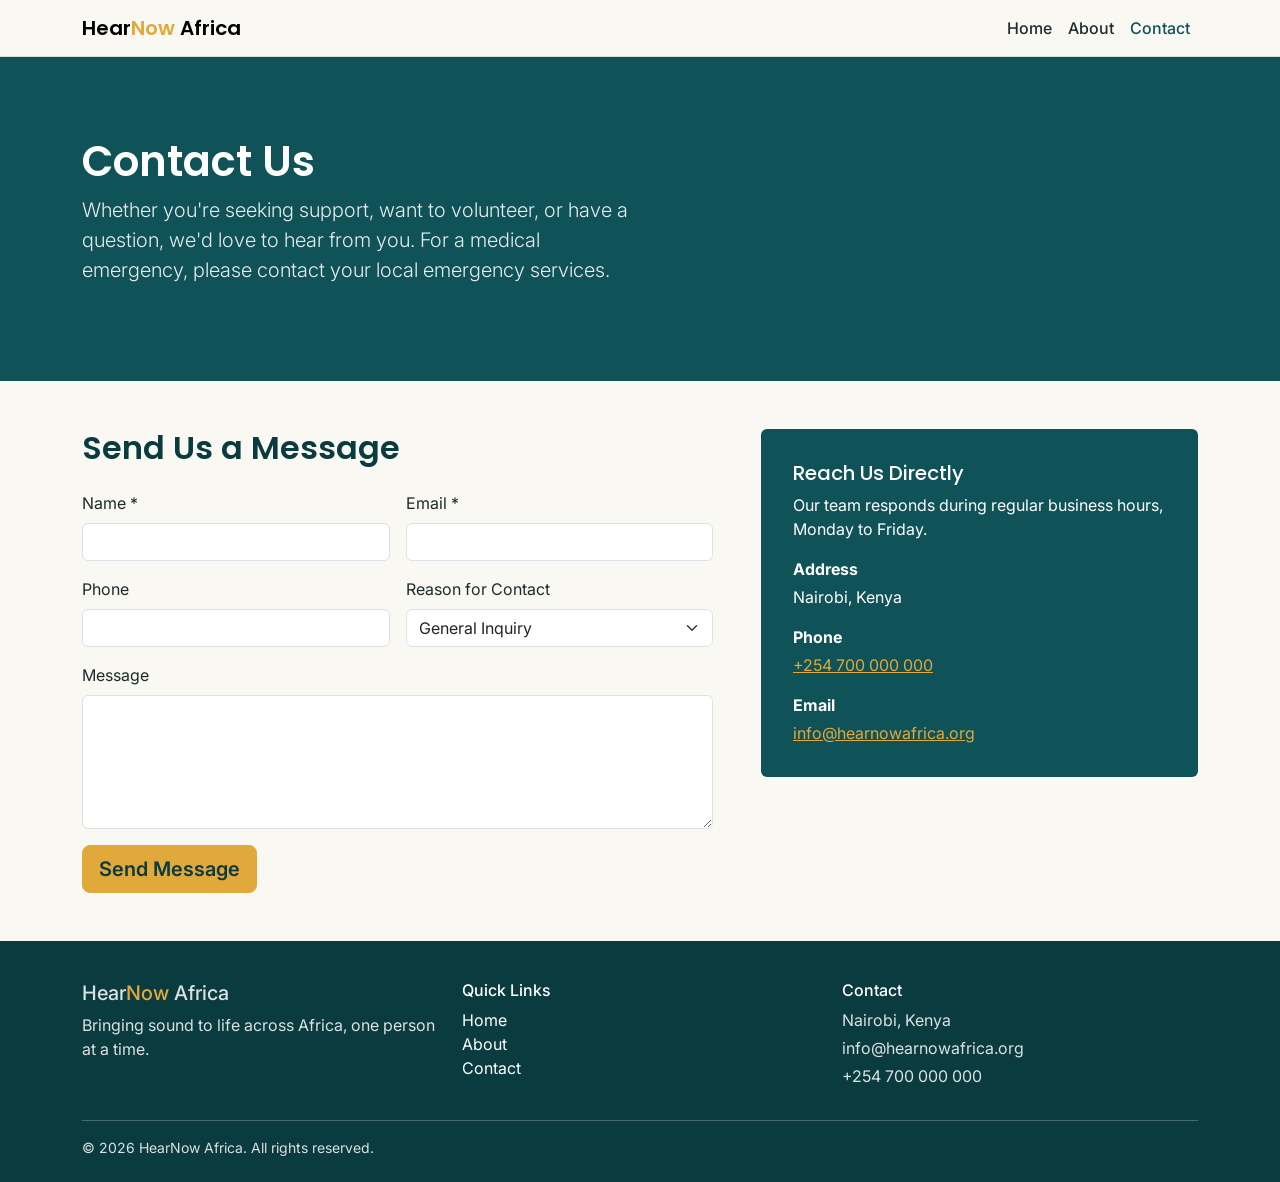
==== contact.html @ d8a1f8f1 "Initial commit" ====
<!DOCTYPE html>
<html lang="en">
<head>
  <meta charset="UTF-8">
  <meta name="viewport" content="width=device-width, initial-scale=1.0">
  <title>Contact Us | HearNow Africa</title>

  <link href="https://cdn.jsdelivr.net/npm/bootstrap@5.3.3/dist/css/bootstrap.min.css" rel="stylesheet">
  <link rel="preconnect" href="https://fonts.googleapis.com">
  <link href="https://fonts.googleapis.com/css2?family=Poppins:wght@600;700&family=Inter:wght@400;500;600&display=swap" rel="stylesheet">
  <link href="css/custom.css" rel="stylesheet">
</head>
<body>

  <!-- Navbar -->
  <nav class="navbar navbar-expand-lg">
    <div class="container">
      <a class="navbar-brand" href="index.html">Hear<span>Now</span> Africa</a>
      <button class="navbar-toggler" type="button" data-bs-toggle="collapse" data-bs-target="#navMenu">
        <span class="navbar-toggler-icon"></span>
      </button>
      <div class="collapse navbar-collapse" id="navMenu">
        <ul class="navbar-nav ms-auto">
          <li class="nav-item"><a class="nav-link" href="index.html">Home</a></li>
          <li class="nav-item"><a class="nav-link" href="about.html">About</a></li>
          <li class="nav-item"><a class="nav-link active" href="contact.html">Contact</a></li>
        </ul>
      </div>
    </div>
  </nav>

  <!-- Page header -->
  <header class="hero">
    <div class="container">
      <h1>Contact Us</h1>
      <p class="lead">Whether you're seeking support, want to volunteer, or have a question, we'd love to hear from you. For a medical emergency, please contact your local emergency services.</p>
    </div>
  </header>

  <!-- Contact -->
  <section class="py-5">
    <div class="container">
      <div class="row g-5">
        <div class="col-lg-7">
          <h2 class="section-title mb-4">Send Us a Message</h2>
          <form>
            <div class="row g-3">
              <div class="col-md-6">
                <label for="name" class="form-label">Name *</label>
                <input type="text" class="form-control" id="name" required>
              </div>
              <div class="col-md-6">
                <label for="email" class="form-label">Email *</label>
                <input type="email" class="form-control" id="email" required>
              </div>
              <div class="col-md-6">
                <label for="phone" class="form-label">Phone</label>
                <input type="tel" class="form-control" id="phone">
              </div>
              <div class="col-md-6">
                <label for="reason" class="form-label">Reason for Contact</label>
                <select id="reason" class="form-select">
                  <option>General Inquiry</option>
                  <option>Apply for Support</option>
                  <option>Volunteer</option>
                  <option>Partnership / Donation</option>
                </select>
              </div>
              <div class="col-12">
                <label for="message" class="form-label">Message</label>
                <textarea class="form-control" id="message" rows="5"></textarea>
              </div>
              <div class="col-12">
                <button type="submit" class="btn btn-gold btn-lg">Send Message</button>
              </div>
            </div>
          </form>
        </div>

        <div class="col-lg-5">
          <div class="contact-info-box">
            <h3 class="h5 text-white">Reach Us Directly</h3>
            <p class="mb-3">Our team responds during regular business hours, Monday to Friday.</p>
            <p class="mb-1"><strong>Address</strong></p>
            <p class="mb-3">Nairobi, Kenya</p>
            <p class="mb-1"><strong>Phone</strong></p>
            <p class="mb-3"><a href="tel:+254700000000">+254 700 000 000</a></p>
            <p class="mb-1"><strong>Email</strong></p>
            <p class="mb-0"><a href="mailto:info@hearnowafrica.org">info@hearnowafrica.org</a></p>
          </div>
        </div>
      </div>
    </div>
  </section>

  <!-- Footer -->
  <footer>
    <div class="container">
      <div class="row g-4">
        <div class="col-md-4">
          <div class="footer-brand h5">Hear<span>Now</span> Africa</div>
          <p class="mt-2">Bringing sound to life across Africa, one person at a time.</p>
        </div>
        <div class="col-md-4">
          <h6 class="text-white">Quick Links</h6>
          <ul class="list-unstyled">
            <li><a href="index.html">Home</a></li>
            <li><a href="about.html">About</a></li>
            <li><a href="contact.html">Contact</a></li>
          </ul>
        </div>
        <div class="col-md-4">
          <h6 class="text-white">Contact</h6>
          <p class="mb-1">Nairobi, Kenya</p>
          <p class="mb-1">info@hearnowafrica.org</p>
          <p>+254 700 000 000</p>
        </div>
      </div>
      <hr class="border-light opacity-25 mt-3">
      <p class="mb-0 small">&copy; 2026 HearNow Africa. All rights reserved.</p>
    </div>
  </footer>

  <script src="https://cdn.jsdelivr.net/npm/bootstrap@5.3.3/dist/js/bootstrap.bundle.min.js"></script>
</body>
</html>
---- css/custom.css ----
/* HearNow Africa — custom styles (kept intentionally simple) */

:root {
  --teal: #0F5257;
  --teal-dark: #0A3B3F;
  --gold: #E1A93B;
  --cream: #FAF8F3;
  --ink: #1C2B2B;
}

body {
  font-family: 'Inter', system-ui, -apple-system, sans-serif;
  color: var(--ink);
  background-color: var(--cream);
}

h1, h2, h3, .navbar-brand {
  font-family: 'Poppins', sans-serif;
  font-weight: 600;
}

a {
  color: var(--teal);
}

/* Navbar */
.navbar {
  background-color: var(--cream);
  border-bottom: 1px solid rgba(15, 82, 87, 0.15);
}

.navbar-brand span {
  color: var(--gold);
}

.nav-link {
  color: var(--ink) !important;
  font-weight: 500;
}

.nav-link.active {
  color: var(--teal) !important;
}

/* Hero */
.hero {
  background-color: var(--teal);
  color: #fff;
  padding: 5rem 0;
}

.hero h1 {
  font-size: 2.6rem;
  max-width: 720px;
}

.hero p.lead {
  max-width: 560px;
  color: rgba(255,255,255,0.9);
}

.btn-gold {
  background-color: var(--gold);
  border-color: var(--gold);
  color: var(--teal-dark);
  font-weight: 600;
}

.btn-gold:hover {
  background-color: #c9922d;
  border-color: #c9922d;
  color: var(--teal-dark);
}

.btn-outline-light:hover {
  color: var(--teal);
}

/* Section headers */
.section-title {
  color: var(--teal-dark);
  margin-bottom: 0.5rem;
}

.section-sub {
  color: #556363;
  max-width: 620px;
}

/* Cards for "how we help" */
.help-card {
  border: 1px solid rgba(15, 82, 87, 0.15);
  border-radius: 6px;
  padding: 2rem 1.5rem;
  height: 100%;
  background-color: #fff;
}

.help-card .icon {
  width: 48px;
  height: 48px;
  border-radius: 50%;
  background-color: var(--teal);
  color: #fff;
  display: flex;
  align-items: center;
  justify-content: center;
  font-size: 1.3rem;
  margin-bottom: 1rem;
}

/* Stats strip */
.stats-strip {
  background-color: var(--teal-dark);
  color: #fff;
  padding: 2.5rem 0;
}

.stats-strip .stat-number {
  font-family: 'Poppins', sans-serif;
  font-size: 2.2rem;
  font-weight: 600;
  color: var(--gold);
}

/* Values list (about page) */
.value-item {
  border-left: 3px solid var(--gold);
  padding-left: 1rem;
  margin-bottom: 1.5rem;
}

/* Contact page */
.contact-info-box {
  background-color: var(--teal);
  color: #fff;
  border-radius: 6px;
  padding: 2rem;
}

.contact-info-box a {
  color: var(--gold);
}

/* Footer */
footer {
  background-color: var(--teal-dark);
  color: rgba(255,255,255,0.85);
  padding: 2.5rem 0 1.5rem;
}

footer a {
  color: #fff;
  text-decoration: none;
}

footer a:hover {
  color: var(--gold);
}

footer .footer-brand span {
  color: var(--gold);
}
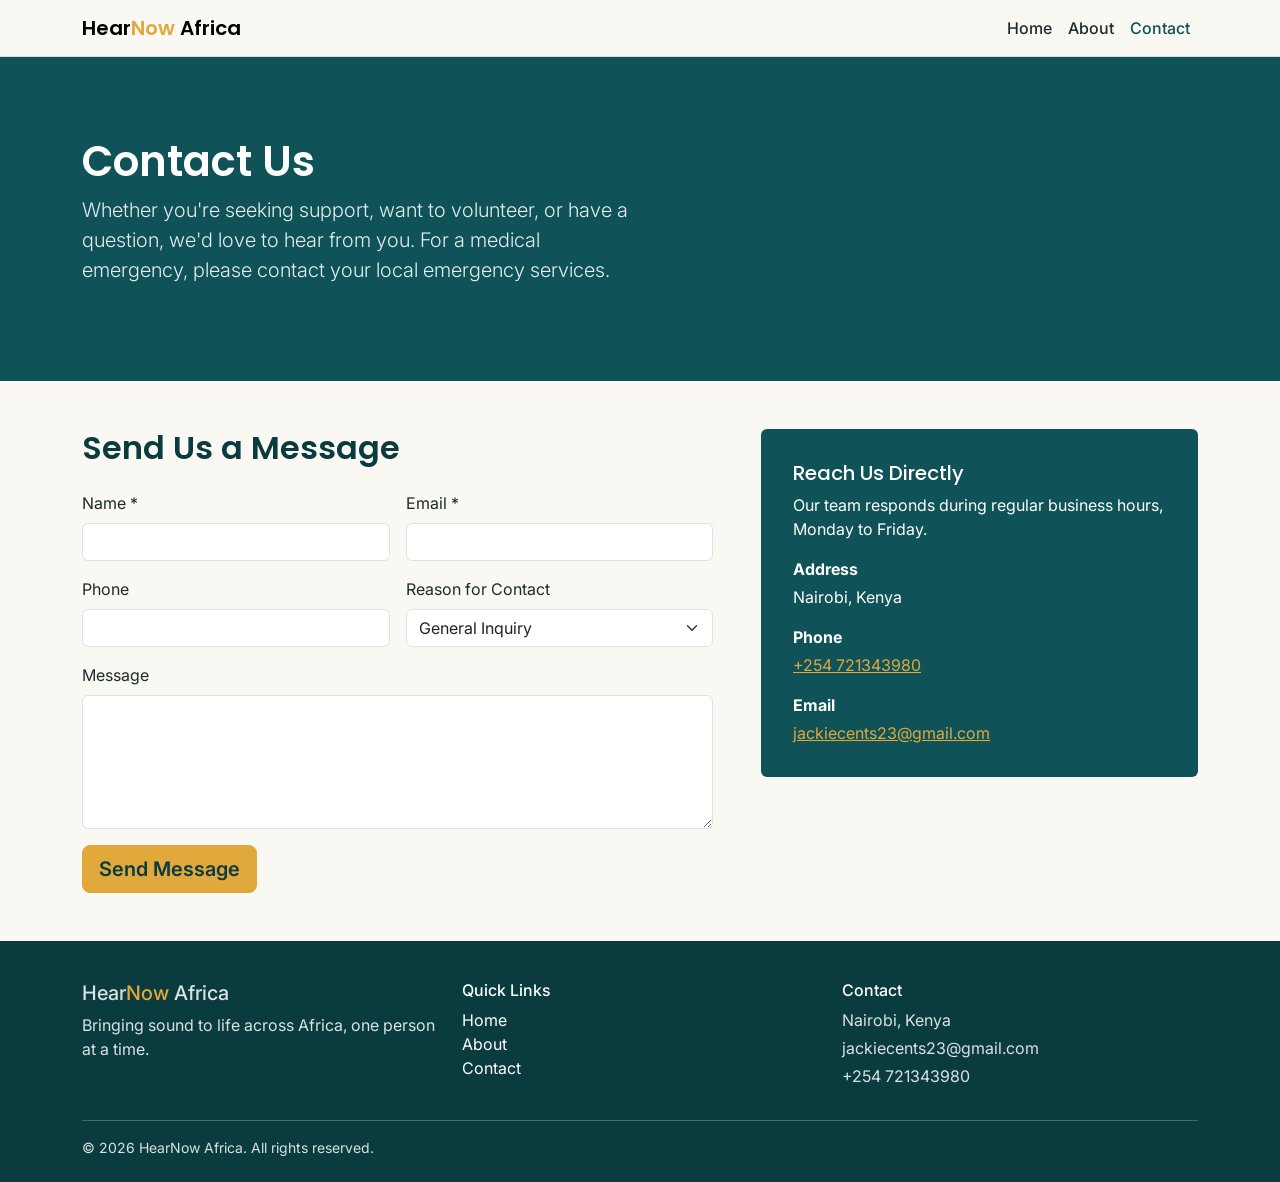
==== commit 73a48804: "minor edits" ====
--- a/contact.html
+++ b/contact.html
@@ -84,9 +84,9 @@
             <p class="mb-1"><strong>Address</strong></p>
             <p class="mb-3">Nairobi, Kenya</p>
             <p class="mb-1"><strong>Phone</strong></p>
-            <p class="mb-3"><a href="tel:+254700000000">+254 700 000 000</a></p>
+            <p class="mb-3"><a href="tel:+254721343980">+254 721343980</a></p>
             <p class="mb-1"><strong>Email</strong></p>
-            <p class="mb-0"><a href="mailto:info@hearnowafrica.org">info@hearnowafrica.org</a></p>
+            <p class="mb-0"><a href="mailto:jackiecents23@gmail.com">jackiecents23@gmail.com</a></p>
           </div>
         </div>
       </div>
@@ -112,8 +112,8 @@
         <div class="col-md-4">
           <h6 class="text-white">Contact</h6>
           <p class="mb-1">Nairobi, Kenya</p>
-          <p class="mb-1">info@hearnowafrica.org</p>
-          <p>+254 700 000 000</p>
+          <p class="mb-1">jackiecents23@gmail.com</p>
+          <p>+254 721343980</p>
         </div>
       </div>
       <hr class="border-light opacity-25 mt-3">
--- a/css/custom.css
+++ b/css/custom.css
@@ -160,4 +160,129 @@
 
 footer .footer-brand span {
   color: var(--gold);
-}+}
+
+/* ===== Our Journey (about page videos) ===== */
+.journey {
+  background: linear-gradient(180deg, var(--teal-dark) 0%, #072c2f 100%);
+  color: rgba(255,255,255,0.88);
+  padding-top: 5rem !important;
+  padding-bottom: 5rem !important;
+}
+
+.journey-intro { max-width: 680px; margin-bottom: 4rem; }
+
+.journey .eyebrow {
+  display: inline-block;
+  font-size: 0.8rem;
+  font-weight: 600;
+  letter-spacing: 0.16em;
+  text-transform: uppercase;
+  color: var(--gold);
+  margin-bottom: 0.75rem;
+}
+
+.journey-title { color: #fff; font-size: 2.1rem; margin-bottom: 1rem; }
+
+.journey-chapter { margin-bottom: 4.5rem; }
+.journey-chapter:last-child { margin-bottom: 0; }
+
+.chapter-num {
+  display: block;
+  font-family: 'Poppins', sans-serif;
+  font-weight: 700;
+  font-size: 3.5rem;
+  line-height: 1;
+  color: transparent;
+  -webkit-text-stroke: 1.5px var(--gold);
+  margin-bottom: 0.5rem;
+}
+
+.chapter-title { color: #fff; font-size: 1.7rem; margin-bottom: 0.9rem; }
+
+.chapter-meta { display: flex; flex-wrap: wrap; gap: 0.5rem; margin: 1.25rem 0 0; }
+.chapter-meta li {
+  font-size: 0.8rem;
+  font-weight: 500;
+  padding: 0.3rem 0.85rem;
+  border: 1px solid rgba(225,169,59,0.5);
+  border-radius: 999px;
+  color: var(--gold);
+}
+
+/* Video card */
+.video-card {
+  position: relative;
+  margin: 0;
+  background: #000;
+  border-radius: 14px;
+  overflow: hidden;
+  box-shadow: 0 18px 45px rgba(0,0,0,0.45), 0 0 0 1px rgba(255,255,255,0.08);
+}
+
+.video-card video { display: block; width: 100%; height: 100%; background: #000; object-fit: contain; }
+.video-landscape { aspect-ratio: 16 / 9; }
+.video-portrait  { aspect-ratio: 9 / 16; max-width: 320px; }
+
+/* Play overlay */
+.video-play {
+  position: absolute;
+  inset: 0;
+  width: 100%;
+  border: 0;
+  padding: 0;
+  cursor: pointer;
+  background: linear-gradient(180deg, rgba(10,59,63,0) 40%, rgba(10,59,63,0.55) 100%);
+  display: flex;
+  align-items: center;
+  justify-content: center;
+  transition: opacity .25s ease, background .25s ease;
+}
+.video-play:hover { background: rgba(10,59,63,0.25); }
+.video-play:focus-visible { outline: 3px solid var(--gold); outline-offset: -3px; }
+
+.play-icon {
+  width: 72px;
+  height: 72px;
+  border-radius: 50%;
+  background: var(--gold);
+  box-shadow: 0 0 0 10px rgba(225,169,59,0.25);
+  position: relative;
+  transition: transform .25s ease;
+}
+.play-icon::after {
+  content: "";
+  position: absolute;
+  top: 50%; left: 54%;
+  transform: translate(-50%, -50%);
+  border-style: solid;
+  border-width: 11px 0 11px 18px;
+  border-color: transparent transparent transparent var(--teal-dark);
+}
+.video-play:hover .play-icon { transform: scale(1.08); }
+
+.video-duration {
+  position: absolute;
+  right: 12px; bottom: 12px;
+  font-size: 0.75rem;
+  font-weight: 600;
+  color: #fff;
+  background: rgba(0,0,0,0.65);
+  padding: 0.15rem 0.55rem;
+  border-radius: 4px;
+  pointer-events: none;
+  transition: opacity .25s ease;
+}
+
+.video-card.is-started .video-play,
+.video-card.is-started .video-duration { opacity: 0; visibility: hidden; pointer-events: none; }
+
+@media (max-width: 991.98px) {
+  .journey-chapter { margin-bottom: 3.5rem; }
+  .journey-title { font-size: 1.7rem; }
+  .chapter-num { font-size: 2.6rem; }
+}
+
+@media (prefers-reduced-motion: reduce) {
+  .video-play, .play-icon, .video-duration { transition: none; }
+}
